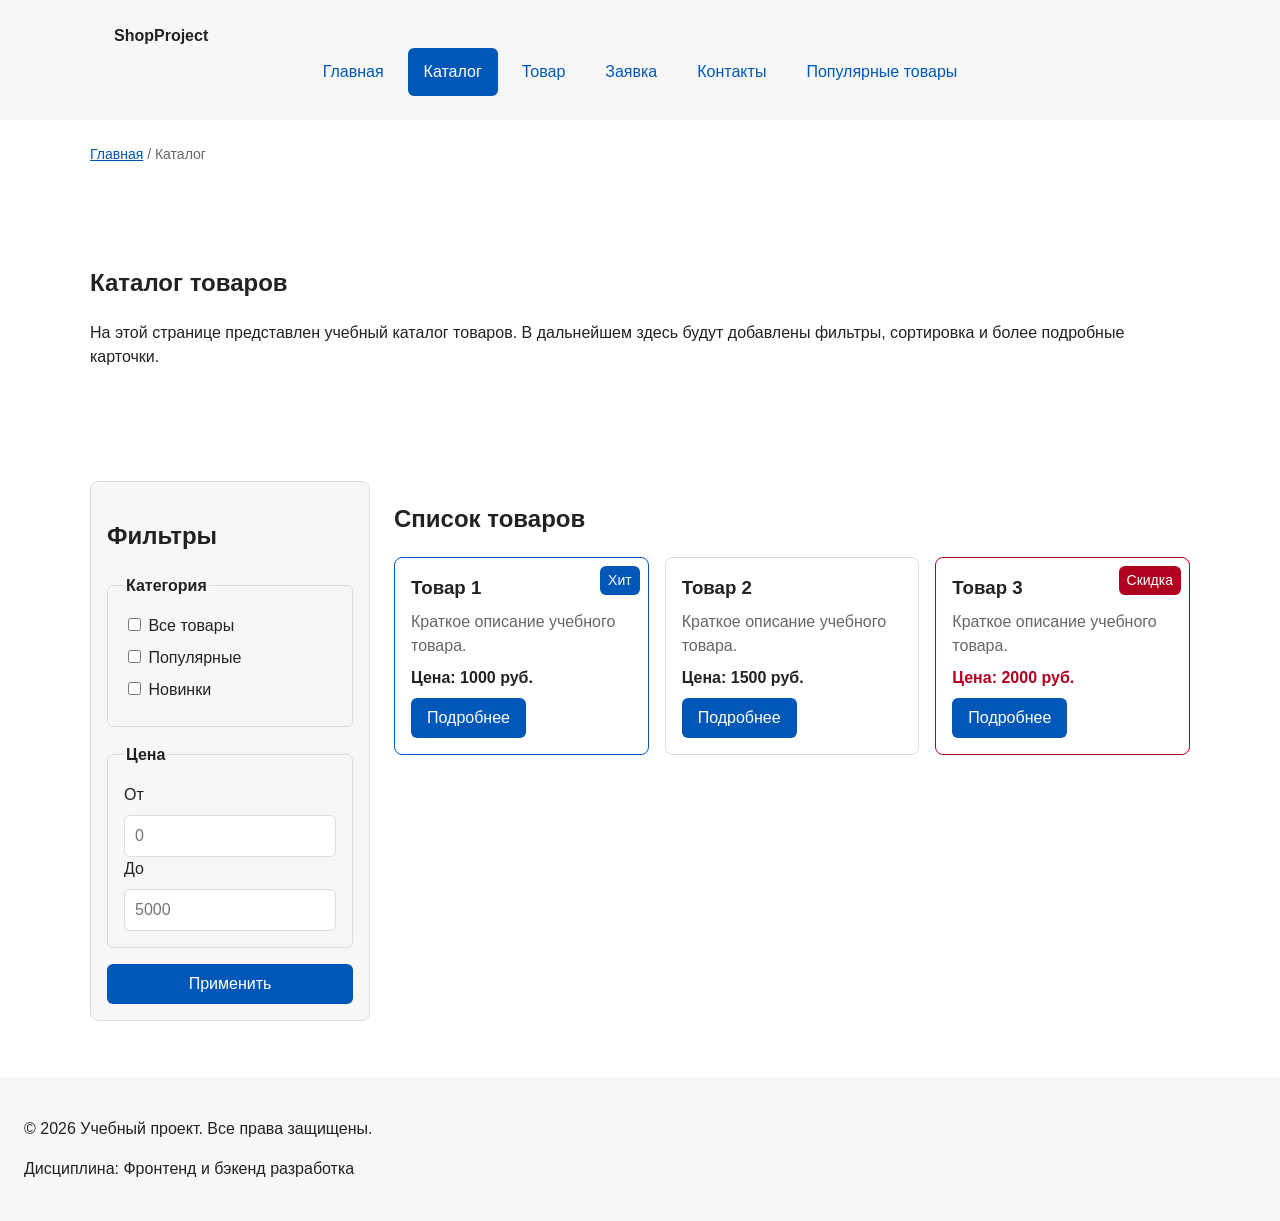
==== catalog.html @ e99332fe "feat: add JavaScript basics to shop project" ====
<!DOCTYPE html>
<html lang="ru">
<head>
  <meta charset="UTF-8">
  <meta name="viewport" content="width=device-width, initial-scale=1.0">
  <meta name="description" content="Каталог товаров учебного интернет-магазина.">
  <title>Каталог товаров — Учебный интернет-магазин</title>
  <link rel="stylesheet" href="css/style.css">
  <link rel="stylesheet" href="css/responsive.css">
  <script src="js/data.js" defer></script>
  <script src="js/main.js" defer></script>
</head>
<body>
  <a class="skip-link" href="#main">Перейти к основному содержимому</a>

  <header class="site-header">
    <div class="site-header__inner">
      <a class="site-header__logo" href="index.html">ShopProject</a>
      <nav class="site-nav" aria-label="Основная навигация">
        <ul class="site-nav__list">
          <li class="site-nav__item">
            <a class="site-nav__link" href="index.html">Главная</a>
          </li>
          <li class="site-nav__item">
            <a class="site-nav__link site-nav__link--active" href="catalog.html" aria-current="page">
              Каталог
            </a>
          </li>
          <li class="site-nav__item">
            <a class="site-nav__link" href="product.html">Товар</a>
          </li>
          <li class="site-nav__item">
            <a class="site-nav__link" href="order.html">Заявка</a>
          </li>
          <li class="site-nav__item">
            <a class="site-nav__link" href="contacts.html">Контакты</a>
          </li>
          <li class="site-nav__item">
            <a class="site-nav__link" href="index.html#popular">
              Популярные товары
            </a>
          </li>
        </ul>
      </nav>
    </div>
  </header>

  <main id="main">
    <nav class="breadcrumbs" aria-label="Хлебные крошки">
      <a class="breadcrumbs__link" href="index.html">Главная</a>
      <span class="breadcrumbs__current">Каталог</span>
    </nav>

    <section class="section">
      <h1>Каталог товаров</h1>
      <p>
        На этой странице представлен учебный каталог товаров.
        В дальнейшем здесь будут добавлены фильтры, сортировка и более
        подробные карточки.
      </p>
    </section>

    <section class="catalog-layout">
      <aside class="catalog-filters">
        <h2>Фильтры</h2>
        <form class="filters-form" action="#" method="get">
          <fieldset>
            <legend>Категория</legend>
            <label>
              <input type="checkbox" name="category" value="all">
              Все товары
            </label>
            <label>
              <input type="checkbox" name="category" value="popular">
              Популярные
            </label>
            <label>
              <input type="checkbox" name="category" value="new">
              Новинки
            </label>
          </fieldset>

          <fieldset>
            <legend>Цена</legend>
            <label for="price-from">От</label>
            <input id="price-from" name="price-from" type="number" min="0" placeholder="0">
            <label for="price-to">До</label>
            <input id="price-to" name="price-to" type="number" min="0" placeholder="5000">
          </fieldset>

          <button class="button button--primary" type="submit">Применить</button>
        </form>
      </aside>

      <section class="catalog-products">
        <h2>Список товаров</h2>
        <div class="products-grid">
          <article class="product-card product-card--featured">
            <span class="product-card__badge">Хит</span>
            <h3 class="product-card__title">Товар 1</h3>
            <p class="product-card__description">Краткое описание учебного товара.</p>
            <p class="product-card__price">Цена: 1000 руб.</p>
            <a class="button button--primary product-card__button" href="product.html">Подробнее</a>
          </article>
          <article class="product-card">
            <h3 class="product-card__title">Товар 2</h3>
            <p class="product-card__description">Краткое описание учебного товара.</p>
            <p class="product-card__price">Цена: 1500 руб.</p>
            <a class="button button--primary product-card__button" href="product.html">Подробнее</a>
          </article>
          <article class="product-card product-card--discount">
            <span class="product-card__badge">Скидка</span>
            <h3 class="product-card__title">Товар 3</h3>
            <p class="product-card__description">Краткое описание учебного товара.</p>
            <p class="product-card__price">Цена: 2000 руб.</p>
            <a class="button button--primary product-card__button" href="product.html">Подробнее</a>
          </article>
        </div>
      </section>
    </section>
  </main>

  <footer class="site-footer">
    <p>&copy; 2026 Учебный проект. Все права защищены.</p>
    <p>Дисциплина: Фронтенд и бэкенд разработка</p>
  </footer>
</body>
</html>
---- css/style.css ----
html {
  scroll-behavior: smooth;
}


/* ===============================
   1. Переменные проекта
   =============================== */

:root {
  /* Основные цвета проекта */
  --color-bg: #ffffff;
  --color-text: #222222;
  --color-muted: #666666;
  --color-primary: #0057b8;
  --color-primary-dark: #003f86;
  --color-border: #dddddd;
  --color-surface: #f7f7f7;
  --color-surface-accent: #eef5ff;
  --color-danger: #b00020;
  --color-success: #168a2f;
  --color-success-bg: #eefaf0;
  --color-white: #ffffff;

  /* Отступы */
  --space-xs: 4px;
  --space-sm: 8px;
  --space-md: 16px;
  --space-lg: 24px;
  --space-xl: 32px;

  /* Скругления */
  --radius-sm: 6px;
  --radius-md: 8px;
  --radius-lg: 12px;

  /* Размеры */
  --container-width: 1100px;
}


/* ===============================
   2. Базовые стили
   =============================== */

* {
  box-sizing: border-box;
}

body {
  margin: 0;
  font-family: Arial, sans-serif;
  line-height: 1.5;
  color: var(--color-text);
  background-color: var(--color-bg);
}

main {
  padding: var(--space-lg);
}

.site-footer {
  padding: var(--space-lg);
  background-color: var(--color-surface);
}


/* ===============================
   3. Общие элементы интерфейса
   =============================== */

a {
  color: var(--color-primary);
}

a:hover {
  color: var(--color-primary-dark);
}

a:focus-visible {
  outline: 2px solid var(--color-primary);
  outline-offset: 3px;
}

:target {
  outline: 2px dashed var(--color-primary);
  outline-offset: 4px;
}


/* ===============================
   4. Шапка и навигация (этап 4)
   =============================== */

.site-header {
  background-color: var(--color-surface);
}

.site-header__inner {
  max-width: var(--container-width);
  margin: 0 auto;
  padding: var(--space-lg);
}

.site-header__logo {
  font-weight: 700;
  color: var(--color-text);
  text-decoration: none;
}

.site-nav__list {
  display: flex;
  flex-wrap: wrap;
  justify-content: center;
  align-items: center;
  gap: var(--space-md);
  padding: 0;
  margin: var(--space-md) 0 0;
  list-style: none;
}

.site-nav__link {
  display: inline-block;
  padding: var(--space-sm) var(--space-md);
  color: var(--color-primary);
  text-decoration: none;
  border-radius: var(--radius-sm);
}

.site-nav__link:hover {
  color: var(--color-white);
  background-color: var(--color-primary);
}

.site-nav__link:focus-visible {
  outline: 2px solid var(--color-primary);
  outline-offset: 3px;
}

.site-nav__link--active {
  color: var(--color-white);
  background-color: var(--color-primary);
}


/* ===============================
   5. Компоненты страницы
   =============================== */

.hero {
  max-width: var(--container-width);
  margin: 0 auto var(--space-xl);
  padding: var(--space-xl) var(--space-lg);
  background-color: var(--color-surface-accent);
  border-radius: var(--radius-lg);
}

.section {
  max-width: var(--container-width);
  margin: 0 auto var(--space-xl);
}

.section h2 {
  margin-top: 0;
}

.aside-info {
  max-width: var(--container-width);
  margin: 0 auto var(--space-xl);
  padding: var(--space-md);
  border-left: 4px solid var(--color-primary);
  background-color: var(--color-surface);
}


/* ===============================
   6. Карточка товара (этап 6)
   =============================== */

.product-card {
  position: relative;
  display: flex;
  flex-direction: column;
  gap: var(--space-sm);
  padding: var(--space-md);
  border: 1px solid var(--color-border);
  border-radius: var(--radius-md);
  background-color: var(--color-bg);
}

.product-card:hover {
  border-color: var(--color-primary);
}

.product-card--featured {
  border-color: var(--color-primary);
}

.product-card--discount {
  border-color: var(--color-danger);
}

.product-card__title {
  margin: 0;
  color: var(--color-text);
}

.product-card__description {
  margin: 0;
  color: var(--color-muted);
}

.product-card__price {
  margin: 0;
  font-weight: 700;
}

.product-card--discount .product-card__price {
  color: var(--color-danger);
}

.product-card__button {
  margin-top: auto;
  align-self: flex-start;
}

.product-card__badge {
  position: absolute;
  top: var(--space-sm);
  right: var(--space-sm);
  padding: 4px 8px;
  font-size: 14px;
  color: var(--color-white);
  background-color: var(--color-primary);
  border-radius: var(--radius-sm);
}

.product-card--discount .product-card__badge {
  background-color: var(--color-danger);
}


/* ===============================
   7. Сетка товаров (этап 7)
   =============================== */

.products-grid {
  display: grid;
  grid-template-columns: repeat(3, 1fr);
  gap: var(--space-lg);
}


/* ===============================
   8. Хлебные крошки (этап 8)
   =============================== */

.breadcrumbs {
  max-width: var(--container-width);
  margin: 0 auto var(--space-md);
  font-size: 14px;
  color: var(--color-muted);
}

.breadcrumbs__link {
  color: var(--color-primary);
}

.breadcrumbs__current::before {
  content: " / ";
  color: var(--color-muted);
}


/* ===============================
   9. Каталог
   =============================== */

.catalog-layout {
  max-width: var(--container-width);
  margin: 0 auto var(--space-xl);
  display: grid;
  grid-template-columns: 260px 1fr;
  grid-template-areas: "filters products";
  gap: var(--space-lg);
}

.catalog-filters {
  grid-area: filters;
  position: sticky;
  top: var(--space-md);
  align-self: start;
  padding: var(--space-md);
  border: 1px solid var(--color-border);
  border-radius: var(--radius-md);
  background-color: var(--color-surface);
}

.catalog-products {
  grid-area: products;
}

.filters-form {
  display: grid;
  gap: var(--space-md);
}

.filters-form fieldset {
  margin: 0;
  padding: var(--space-md);
  border: 1px solid var(--color-border);
  border-radius: var(--radius-sm);
}

.filters-form legend {
  font-weight: 700;
}

.filters-form label {
  display: block;
  margin-bottom: var(--space-sm);
}

.filters-form input[type="number"] {
  width: 100%;
  padding: 8px 10px;
  border: 1px solid var(--color-border);
  border-radius: var(--radius-sm);
  font: inherit;
}


/* ===============================
   9.1. Страница товара
   =============================== */

.product {
  max-width: var(--container-width);
  margin: 0 auto var(--space-xl);
  display: grid;
  grid-template-columns: 1fr 1fr;
  gap: var(--space-lg);
  align-items: start;
}

.product__image {
  display: block;
  width: 100%;
  height: auto;
  border-radius: var(--radius-md);
}

.product__title {
  margin-top: 0;
}

.product__description {
  color: var(--color-muted);
}

.product__price {
  font-size: 20px;
  font-weight: 700;
}

.product-table {
  width: 100%;
  border-collapse: collapse;
}

.product-table caption {
  margin-bottom: var(--space-sm);
  font-weight: 700;
  text-align: left;
}

.product-table th,
.product-table td {
  padding: var(--space-sm) var(--space-md);
  border: 1px solid var(--color-border);
  text-align: left;
}

.product-table th {
  background-color: var(--color-surface);
}


/* ===============================
   10. Форма заявки (этап 10)
   =============================== */

.order-form__field {
  margin-bottom: var(--space-md);
}

.order-form__label {
  display: block;
  margin-bottom: var(--space-xs);
}

.order-form__input,
.order-form__select,
.order-form__textarea {
  width: 100%;
  padding: 10px 12px;
  border: 1px solid var(--color-border);
  border-radius: var(--radius-sm);
  font: inherit;
}

.order-form__input:hover,
.order-form__select:hover,
.order-form__textarea:hover {
  border-color: var(--color-primary);
}

.order-form__input:focus-visible,
.order-form__select:focus-visible,
.order-form__textarea:focus-visible {
  outline: 2px solid var(--color-primary);
  outline-offset: 3px;
}

.order-form__actions {
  display: flex;
  gap: var(--space-md);
  margin-top: var(--space-lg);
}

.order-form__input[type="checkbox"] {
  width: auto;
}

.order-form__field small {
  display: block;
  margin-top: var(--space-xs);
  color: var(--color-muted);
}

[aria-invalid="true"] {
  border-color: var(--color-danger);
}


/* ===============================
   11. Модальное окно (этап 11)
   =============================== */

.order-dialog {
  width: min(100% - 32px, 560px);
  padding: var(--space-lg);
  border: none;
  border-radius: var(--radius-lg);
}

.order-dialog::backdrop {
  background-color: rgba(0, 0, 0, 0.5);
}

.order-dialog__title {
  margin-top: 0;
}


/* ===============================
   12. Кнопки (этап 12)
   =============================== */

.button {
  display: inline-block;
  padding: var(--space-sm) var(--space-md);
  border: none;
  border-radius: var(--radius-sm);
  font: inherit;
  text-decoration: none;
  cursor: pointer;
}

.button--primary {
  color: var(--color-white);
  background-color: var(--color-primary);
}

.button--primary:hover {
  background-color: var(--color-primary-dark);
}

.button--secondary {
  color: var(--color-primary);
  background-color: transparent;
  border: 1px solid var(--color-primary);
}

.button--secondary:hover {
  color: var(--color-white);
  background-color: var(--color-primary);
}

.button:focus-visible {
  outline: 2px solid var(--color-primary);
  outline-offset: 3px;
}

.button:disabled,
.button--disabled {
  opacity: 0.6;
  cursor: not-allowed;
}


/* ===============================
   13. Сообщение об отправке
   =============================== */

.success-message {
  max-width: var(--container-width);
  margin: var(--space-lg) auto;
  padding: var(--space-md);
  border-left: 4px solid var(--color-success);
  background-color: var(--color-success-bg);
}


/* ===============================
   14. Кнопка «Наверх»
   =============================== */

.scroll-top {
  position: fixed;
  right: var(--space-lg);
  bottom: var(--space-lg);
  z-index: 10;
  padding: var(--space-sm) var(--space-md);
  color: var(--color-white);
  background-color: var(--color-primary);
  border-radius: var(--radius-sm);
  text-decoration: none;
}

.scroll-top:hover {
  color: var(--color-white);
  background-color: var(--color-primary-dark);
}

.scroll-top:focus-visible {
  outline: 2px solid var(--color-primary);
  outline-offset: 3px;
}


/* ===============================
   15. Доступность
   =============================== */

.skip-link {
  position: absolute;
  left: 16px;
  top: -100px;
  z-index: 1000;
  padding: 8px 12px;
  color: #ffffff;
  background-color: #111111;
  border-radius: 6px;
  text-decoration: none;
}

.skip-link:focus,
.skip-link:focus-visible {
  top: 16px;
}

:focus-visible {
  outline: 3px solid var(--color-primary, #0057b8);
  outline-offset: 3px;
}

.site-nav__link:focus-visible,
.button:focus-visible,
.order-form__input:focus-visible,
.order-form__textarea:focus-visible,
.order-form__select:focus-visible {
  outline: 3px solid var(--color-primary, #0057b8);
  outline-offset: 3px;
}


/* ===============================
   16. Проверка JavaScript
   =============================== */

.product-output {
  padding: 16px;
  overflow-x: auto;
  color: #f9fafb;
  background-color: #111827;
  border-radius: 8px;
}
---- css/responsive.css ----
/*
  Адаптивные стили для контрольной работы №3.
  Подход: Mobile First.
  Базовые стили рассчитаны на мобильный экран.
  Расширения добавляются через min-width медиазапросы.
*/

*,
*::before,
*::after {
  box-sizing: border-box;
}

html {
  scroll-behavior: smooth;
}

img,
video {
  max-width: 100%;
  height: auto;
}

body {
  overflow-x: hidden;
}


/* ===============================
   Контейнеры и секции
   =============================== */

.section {
  width: min(100% - 32px, 1200px);
  margin-inline: auto;
  padding-block: clamp(24px, 5vw, 64px);
}


/* ===============================
   Навигация
   =============================== */

.site-nav__list {
  display: flex;
  flex-direction: column;
  gap: var(--space-sm, 8px);
  padding: 0;
  margin: 0;
  list-style: none;
}

.site-nav__link {
  display: block;
  padding: 12px 16px;
}

@media (min-width: 768px) {
  .site-nav__list {
    flex-direction: row;
    flex-wrap: wrap;
    align-items: center;
  }
}


/* ===============================
   Sticky-шапка
   =============================== */

.site-header {
  position: static;
}

@media (min-width: 768px) {
  .site-header {
    position: sticky;
    top: 0;
    z-index: 100;
  }
}


/* ===============================
   Hero-блок
   =============================== */

.hero {
  display: grid;
  gap: var(--space-lg, 24px);
  align-items: center;
}

.hero h1 {
  font-size: clamp(28px, 7vw, 56px);
  line-height: 1.1;
}


/* ===============================
   Сетка карточек
   =============================== */

.products-grid {
  display: grid;
  grid-template-columns: 1fr;
  gap: var(--space-md, 16px);
}

.product-card {
  min-width: 0;
}

.product-card__title,
.product-card__description {
  overflow-wrap: anywhere;
}

@media (min-width: 640px) {
  .products-grid {
    grid-template-columns: repeat(2, minmax(0, 1fr));
  }
}

@media (min-width: 1024px) {
  .products-grid {
    grid-template-columns: repeat(3, minmax(0, 1fr));
  }
}


/* ===============================
   Страница каталога
   =============================== */

.catalog-layout {
  display: grid;
  grid-template-columns: 1fr;
  grid-template-areas:
    "filters"
    "products";
  gap: var(--space-lg, 24px);
}

.catalog-filters {
  position: static;
  order: -1;
}

@media (min-width: 1024px) {
  .catalog-layout {
    grid-template-columns: 280px minmax(0, 1fr);
    grid-template-areas: "filters products";
    align-items: start;
  }

  .catalog-filters {
    position: sticky;
    top: 88px;
    order: initial;
  }
}


/* ===============================
   Страница товара и изображения
   =============================== */

.product {
  grid-template-columns: 1fr;
}

@media (min-width: 768px) {
  .product {
    grid-template-columns: repeat(2, minmax(0, 1fr));
  }
}

.product__image {
  display: block;
  width: 100%;
  aspect-ratio: 3 / 2;
  object-fit: cover;
  border-radius: var(--radius-md, 8px);
}


/* ===============================
   Форма заявки
   =============================== */

.order-form {
  display: grid;
  gap: var(--space-md, 16px);
}

.order-form__field {
  display: grid;
  gap: var(--space-xs, 8px);
  margin-bottom: 0;
}

.order-form__input,
.order-form__textarea,
.order-form__select {
  width: 100%;
  min-height: 44px;
  padding: 10px 12px;
  font: inherit;
}

.order-form__input[type="checkbox"] {
  width: auto;
  min-height: auto;
}

.order-form__textarea {
  min-height: 120px;
  resize: vertical;
}

.order-form__actions {
  flex-wrap: wrap;
}

@media (min-width: 768px) {
  .order-form {
    grid-template-columns: repeat(2, minmax(0, 1fr));
  }

  .order-form__field--wide,
  .order-form__actions {
    grid-column: 1 / -1;
  }
}


/* ===============================
   Таблица характеристик
   =============================== */

.table-wrapper {
  width: 100%;
  overflow-x: auto;
  -webkit-overflow-scrolling: touch;
}

.product-table {
  width: 100%;
  min-width: 640px;
  border-collapse: collapse;
}

.product-table th,
.product-table td {
  padding: 12px;
  border: 1px solid var(--color-border, #ddd);
  text-align: left;
}


/* ===============================
   Модальное окно
   =============================== */

.order-dialog {
  width: min(100% - 32px, 560px);
  max-height: calc(100vh - 32px);
  overflow: auto;
}

.order-dialog::backdrop {
  background: rgb(0 0 0 / 0.5);
}


/* ===============================
   Кнопка «Наверх»
   =============================== */

.scroll-top {
  position: fixed;
  right: 16px;
  bottom: 16px;
  z-index: 90;
}

@media (min-width: 768px) {
  .scroll-top {
    right: 32px;
    bottom: 32px;
  }
}
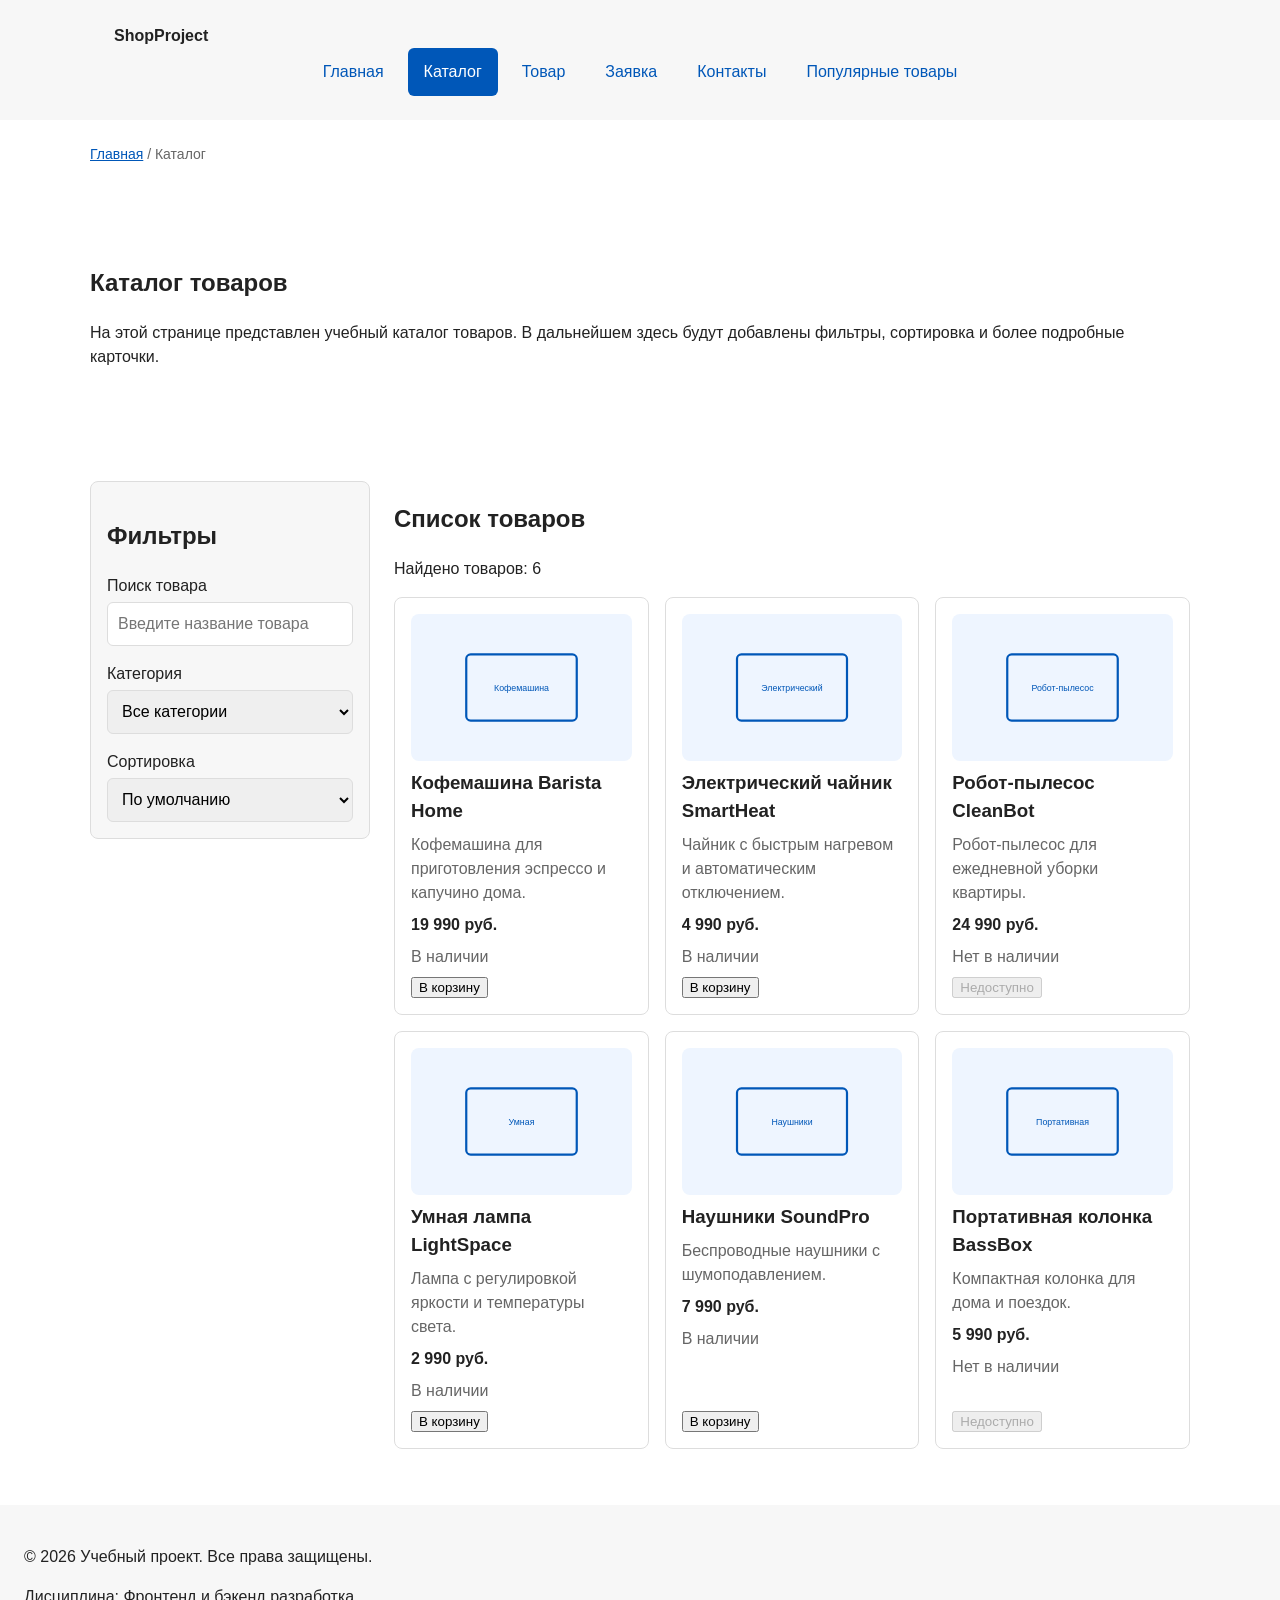
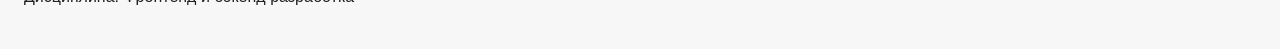
==== commit 1010b453: "feat: add catalog DOM rendering and form validation" ====
--- a/catalog.html
+++ b/catalog.html
@@ -9,6 +9,7 @@
   <link rel="stylesheet" href="css/responsive.css">
   <script src="js/data.js" defer></script>
   <script src="js/main.js" defer></script>
+  <script src="js/catalog.js" defer></script>
 </head>
 <body>
   <a class="skip-link" href="#main">Перейти к основному содержимому</a>
@@ -63,59 +64,46 @@
     <section class="catalog-layout">
       <aside class="catalog-filters">
         <h2>Фильтры</h2>
-        <form class="filters-form" action="#" method="get">
-          <fieldset>
-            <legend>Категория</legend>
-            <label>
-              <input type="checkbox" name="category" value="all">
-              Все товары
-            </label>
-            <label>
-              <input type="checkbox" name="category" value="popular">
-              Популярные
-            </label>
-            <label>
-              <input type="checkbox" name="category" value="new">
-              Новинки
-            </label>
-          </fieldset>
+        <section class="catalog-controls" aria-label="Управление каталогом">
+          <div class="catalog-controls__group">
+            <label for="catalog-search">Поиск товара</label>
+            <input
+              id="catalog-search"
+              class="catalog-controls__input"
+              type="search"
+              placeholder="Введите название товара"
+              autocomplete="off"
+            >
+          </div>
 
-          <fieldset>
-            <legend>Цена</legend>
-            <label for="price-from">От</label>
-            <input id="price-from" name="price-from" type="number" min="0" placeholder="0">
-            <label for="price-to">До</label>
-            <input id="price-to" name="price-to" type="number" min="0" placeholder="5000">
-          </fieldset>
+          <div class="catalog-controls__group">
+            <label for="category-filter">Категория</label>
+            <select id="category-filter" class="catalog-controls__select">
+              <option value="all">Все категории</option>
+              <option value="kitchen">Кухня</option>
+              <option value="home">Дом</option>
+              <option value="electronics">Электроника</option>
+            </select>
+          </div>
 
-          <button class="button button--primary" type="submit">Применить</button>
-        </form>
+          <div class="catalog-controls__group">
+            <label for="sort-select">Сортировка</label>
+            <select id="sort-select" class="catalog-controls__select">
+              <option value="default">По умолчанию</option>
+              <option value="price-asc">Сначала дешевле</option>
+              <option value="price-desc">Сначала дороже</option>
+              <option value="title-asc">По названию А-Я</option>
+            </select>
+          </div>
+        </section>
       </aside>
 
       <section class="catalog-products">
         <h2>Список товаров</h2>
-        <div class="products-grid">
-          <article class="product-card product-card--featured">
-            <span class="product-card__badge">Хит</span>
-            <h3 class="product-card__title">Товар 1</h3>
-            <p class="product-card__description">Краткое описание учебного товара.</p>
-            <p class="product-card__price">Цена: 1000 руб.</p>
-            <a class="button button--primary product-card__button" href="product.html">Подробнее</a>
-          </article>
-          <article class="product-card">
-            <h3 class="product-card__title">Товар 2</h3>
-            <p class="product-card__description">Краткое описание учебного товара.</p>
-            <p class="product-card__price">Цена: 1500 руб.</p>
-            <a class="button button--primary product-card__button" href="product.html">Подробнее</a>
-          </article>
-          <article class="product-card product-card--discount">
-            <span class="product-card__badge">Скидка</span>
-            <h3 class="product-card__title">Товар 3</h3>
-            <p class="product-card__description">Краткое описание учебного товара.</p>
-            <p class="product-card__price">Цена: 2000 руб.</p>
-            <a class="button button--primary product-card__button" href="product.html">Подробнее</a>
-          </article>
-        </div>
+        <p class="catalog-count" aria-live="polite"></p>
+        <p class="catalog-empty" hidden>По выбранным условиям товары не найдены.</p>
+
+        <div class="products-grid" data-products-container></div>
       </section>
     </section>
   </main>
--- a/css/style.css
+++ b/css/style.css
@@ -596,3 +596,56 @@
   background-color: #111827;
   border-radius: 8px;
 }
+
+
+/* ===============================
+   17. Каталог на JavaScript
+   =============================== */
+
+.catalog-controls {
+  display: grid;
+  gap: var(--space-md);
+}
+
+.catalog-controls__group {
+  display: grid;
+  gap: var(--space-xs);
+}
+
+.catalog-controls__input,
+.catalog-controls__select {
+  width: 100%;
+  min-height: 44px;
+  padding: 8px 10px;
+  border: 1px solid var(--color-border);
+  border-radius: var(--radius-sm);
+  font: inherit;
+}
+
+.product-card__image {
+  display: block;
+  width: 100%;
+  aspect-ratio: 3 / 2;
+  object-fit: cover;
+  border-radius: var(--radius-md);
+}
+
+.product-card__status {
+  margin: 0;
+  color: var(--color-muted);
+}
+
+
+/* ===============================
+   18. Сообщения формы
+   =============================== */
+
+.form-error {
+  margin: 0;
+  color: var(--color-danger);
+}
+
+.form-message {
+  margin: var(--space-md) 0 0;
+  font-weight: 700;
+}
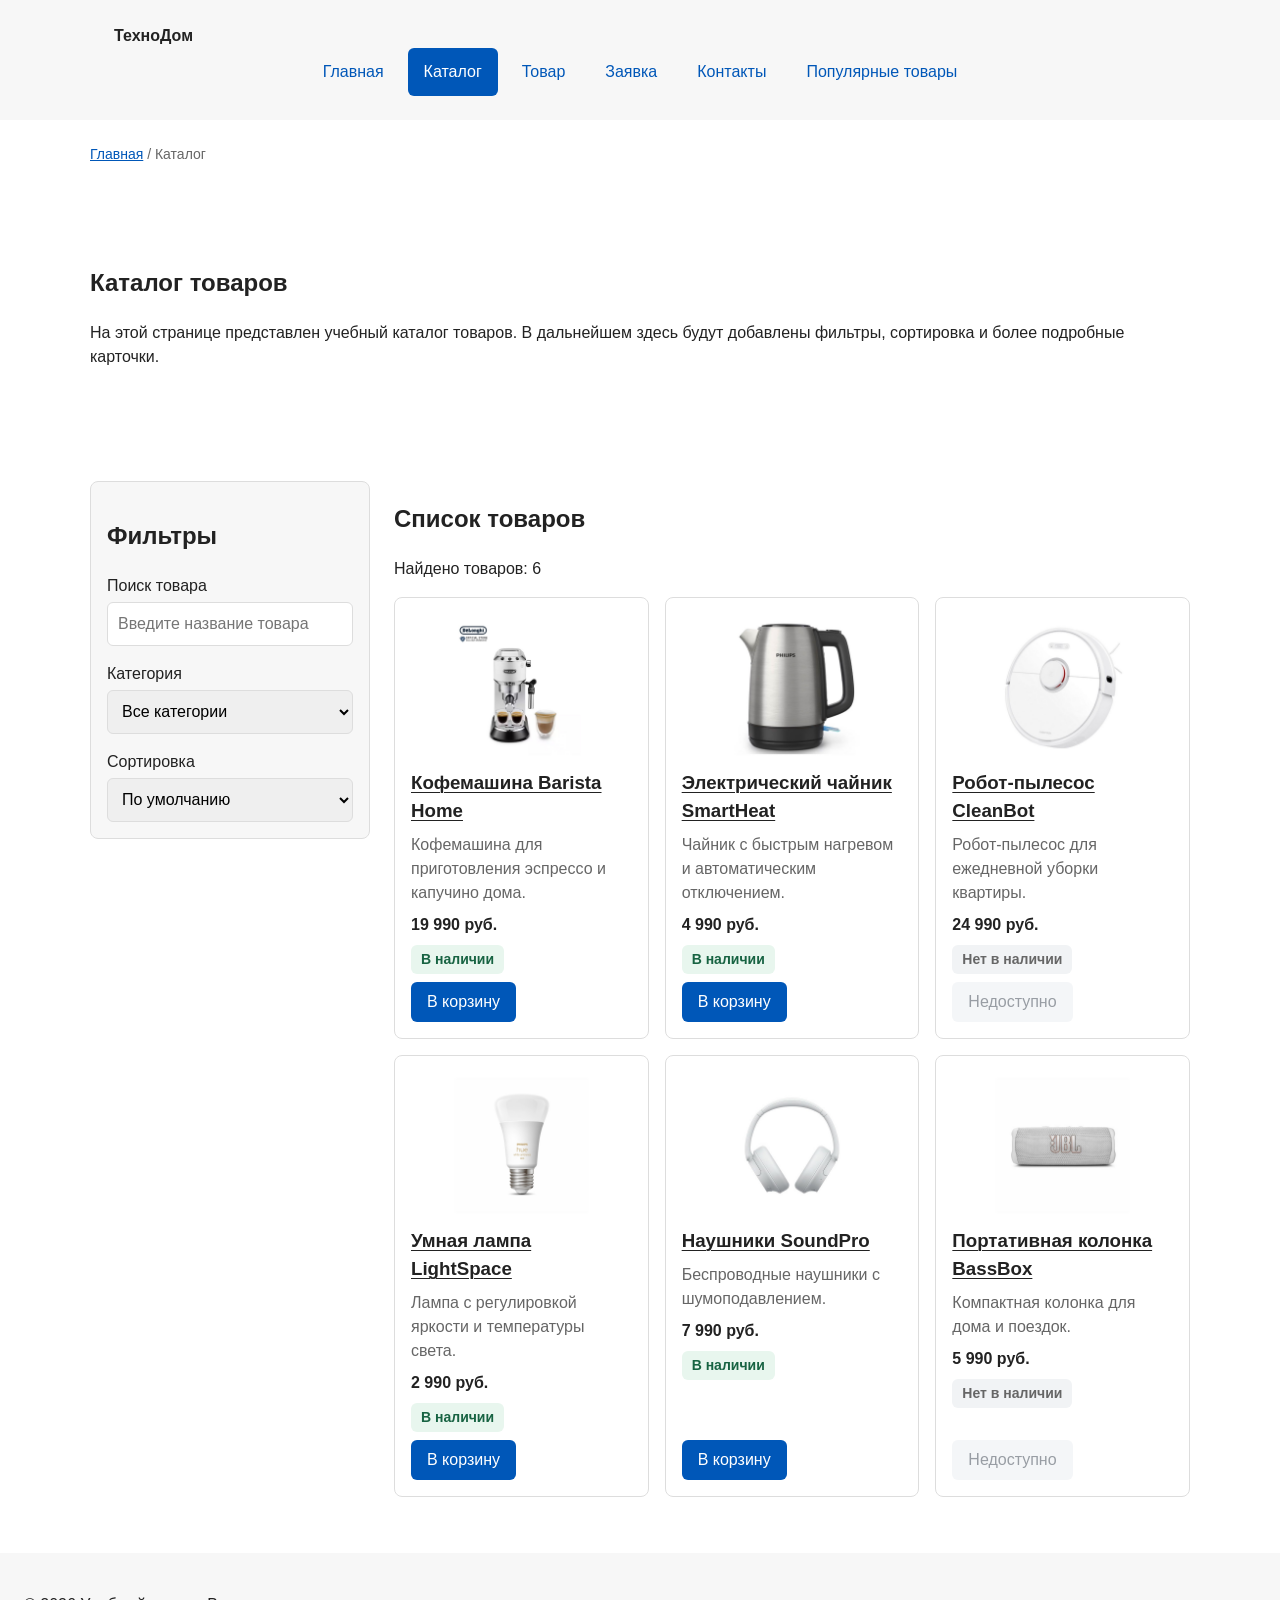
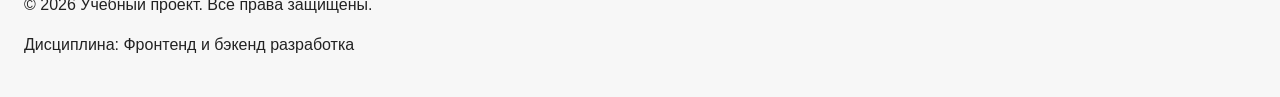
==== commit bccdd8e0: "Оформить каталог магазина ТехноДом" ====
--- a/catalog.html
+++ b/catalog.html
@@ -3,8 +3,8 @@
 <head>
   <meta charset="UTF-8">
   <meta name="viewport" content="width=device-width, initial-scale=1.0">
-  <meta name="description" content="Каталог товаров учебного интернет-магазина.">
-  <title>Каталог товаров — Учебный интернет-магазин</title>
+  <meta name="description" content="Каталог товаров магазина «ТехноДом».">
+  <title>Каталог товаров — ТехноДом</title>
   <link rel="stylesheet" href="css/style.css">
   <link rel="stylesheet" href="css/responsive.css">
   <script src="js/data.js" defer></script>
@@ -16,7 +16,7 @@
 
   <header class="site-header">
     <div class="site-header__inner">
-      <a class="site-header__logo" href="index.html">ShopProject</a>
+      <a class="site-header__logo" href="index.html">ТехноДом</a>
       <nav class="site-nav" aria-label="Основная навигация">
         <ul class="site-nav__list">
           <li class="site-nav__item">
--- a/css/style.css
+++ b/css/style.css
@@ -630,22 +630,57 @@
   border-radius: var(--radius-md);
 }
 
+
+
+/* ===============================
+   18. Сообщения формы
+   =============================== */
+
+.form-error {
+  margin: 0;
+  color: var(--color-danger);
+}
+
+.form-message {
+  margin: var(--space-md) 0 0;
+  font-weight: 700;
+}
+
+.product-card__title a {
+  color: inherit;
+  text-decoration-thickness: 1px;
+  text-underline-offset: 3px;
+}
+
 .product-card__status {
   margin: 0;
   color: var(--color-muted);
-}
-
-
-/* ===============================
-   18. Сообщения формы
-   =============================== */
-
-.form-error {
-  margin: 0;
-  color: var(--color-danger);
-}
-
-.form-message {
-  margin: var(--space-md) 0 0;
-  font-weight: 700;
-}
+  align-self: flex-start;
+  display: inline-block;
+  padding: 4px 10px;
+  border-radius: var(--radius-sm);
+  background: #f1f3f5;
+  font-size: 0.875rem;
+  font-weight: 600;
+}
+
+.product-card__status--available {
+  color: #176342;
+  background: #e8f6ee;
+}
+
+.product-card__button:disabled {
+  color: #545d68;
+  background: #eef1f4;
+  border-color: #d9dfe6;
+  cursor: default;
+}
+
+.product__info .product-card__status {
+  display: table;
+  margin: 0 0 var(--space-md);
+}
+
+.product__info .button[hidden] {
+  display: none;
+}
